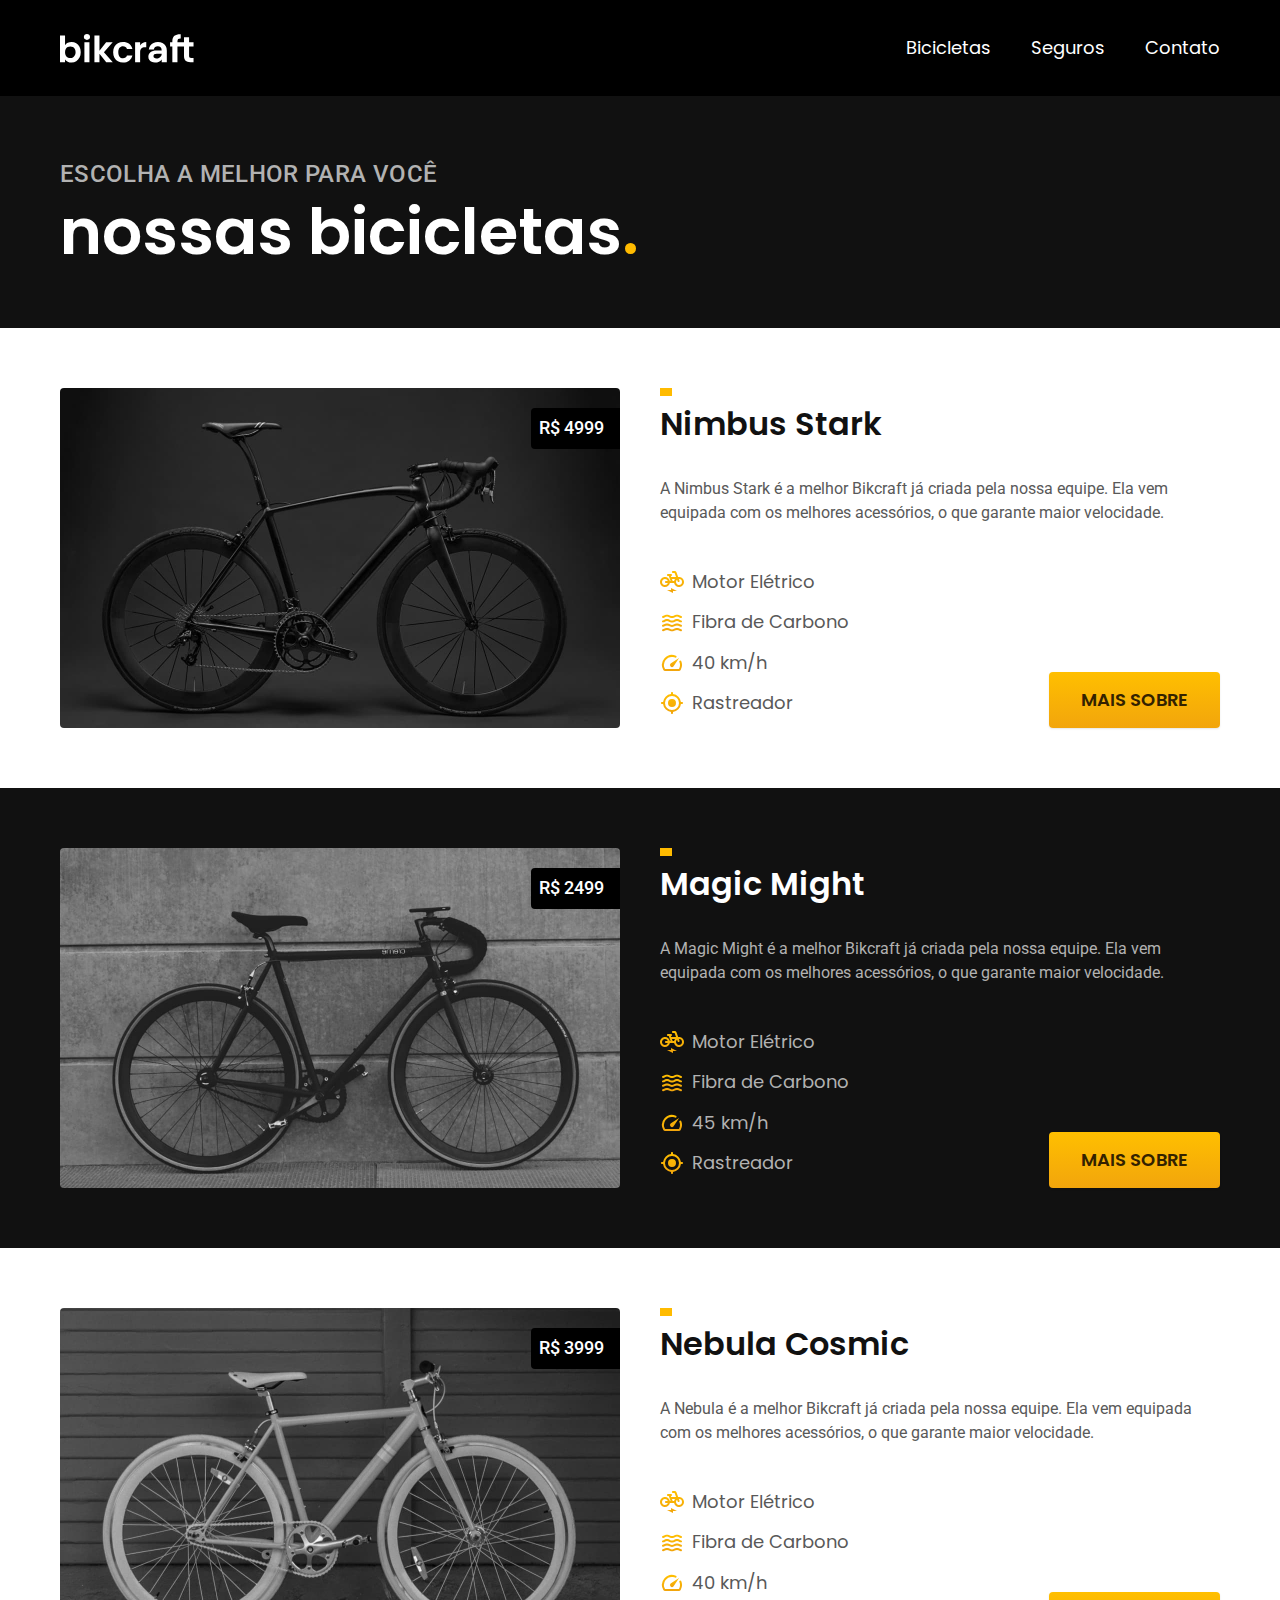
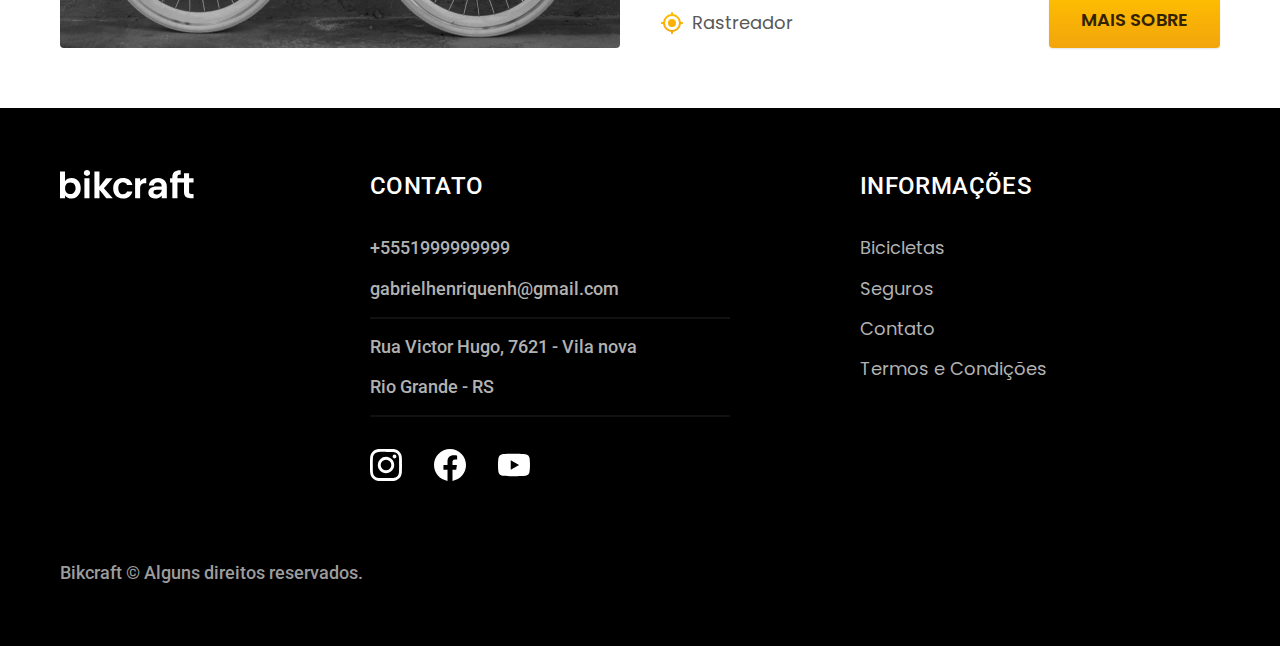
==== bicicletas.html @ 0132df76 "pagina-bicicletas" ====
<!DOCTYPE html>
<html lang="pt-br">
<head>
  <meta charset="UTF-8">
  <meta http-equiv="X-UA-Compatible" content="IE=edge">
  <meta name="viewport" content="width=device-width, initial-scale=1.0">
  <title>Bicicletas | Bikcraft</title>
  <meta name="description" content="Bicicletas.">
  <link rel="stylesheet" href="./css/style.css">
  <link rel="preconnect" href="https://fonts.googleapis.com">
  <link rel="preconnect" href="https://fonts.gstatic.com" crossorigin>
  <link href="https://fonts.googleapis.com/css2?family=Merriweather:ital,wght@1,900&family=Poppins:wght@400;600&family=Roboto:wght@400;500&display=swap" rel="stylesheet">
</head>
<body id="bicicletas">
    <header class="header-bg">
      <div class="header container">
      <a href="./">
        <img src="./img/bikcraft.svg" alt="Bijcraft">
      </a>
      
      <nav aria-label="primaria">
        <ul class="header-menu font-1-m cor-0">
          <li><a href="./bicicletas.html">Bicicletas</a></li>
          <li><a href="./seguros.html">Seguros</a></li>
          <li><a href="./contato.html">Contato</a></li>
        </ul>
      </nav>
      </div>
    </header>

    <main>
      <div class="titulo-bg">
        <div class="titulo container">
          <p class="font-2-l-b cor-5">Escolha a melhor para você</p>  
          <h1 class="font-1-xxl cor-0">nossas bicicletas<span class="cor-p1">.</span></h1>            
        </div>
      </div>

      <div class="bicicletas container">
          <div class="bicicletas-imagem">
            <img src="./img/bicicletas/nimbus.jpg" alt="Bicicleta preta">
            <span class="font-2-m cor-0">R$ 4999</span>
          </div>

          <div class="bicicletas-conteudo">
            <h2 class="font-1-xl">Nimbus Stark</h2>
            <p class="font-2-s cor-8">A Nimbus Stark é a melhor Bikcraft já criada pela nossa equipe. Ela vem equipada com os melhores acessórios, o que garante maior velocidade.</p>
            <ul class="font-1-m cor-8">
              <li>
                <img src="./img/icones/eletrica.svg" alt="">
                Motor Elétrico
              </li>
              <li>
                <img src="./img/icones/carbono.svg" alt="">
                Fibra de Carbono
              </li>
              <li>
                <img src="./img/icones/velocidade.svg" alt="">
                40 km/h
              </li>
              <li>
                <img src="./img/icones/rastreador.svg" alt="">
                Rastreador
              </li>
            </ul>
            <a class="btn seta" href="./bicicletas/nimbus.html">Mais sobre</a>
          </div>

        </div>
      

      <div class="bicicletas-bg">
        <div class="bicicletas container">
          <div class="bicicletas-imagem">
            <img src="./img/bicicletas/magic.jpg" alt="Bicicleta preta">
            <span class="font-2-m cor-0">R$ 2499</span>
          </div>

          <div class="bicicletas-conteudo">
            <h2 class="font-1-xl cor-0">Magic Might</h2>
            <p class="font-2-s cor-5">A Magic Might é a melhor Bikcraft já criada pela nossa equipe. Ela vem equipada com os melhores acessórios, o que garante maior velocidade.</p>
            <ul class="font-1-m cor-5">
              <li>
                <img src="./img/icones/eletrica.svg" alt="">
                Motor Elétrico
              </li>
              <li>
                <img src="./img/icones/carbono.svg" alt="">
                Fibra de Carbono
              </li>
              <li>
                <img src="./img/icones/velocidade.svg" alt="">
                45 km/h
              </li>
              <li>
                <img src="./img/icones/rastreador.svg" alt="">
                Rastreador
              </li>
            </ul>
            <a class="btn seta" href="./bicicletas/nimbus.html">Mais sobre</a>
          </div>

        </div>
      </div>

      
        <div class="bicicletas container">
          <div class="bicicletas-imagem">
            <img src="./img/bicicletas/nebula.jpg" alt="Bicicleta preta">
            <span class="font-2-m cor-0">R$ 3999</span>
          </div>

          <div class="bicicletas-conteudo">
            <h2 class="font-1-xl">Nebula Cosmic</h2>
            <p class="font-2-s cor-8">A Nebula é a melhor Bikcraft já criada pela nossa equipe. Ela vem equipada com os melhores acessórios, o que garante maior velocidade.</p>
            <ul class="font-1-m cor-8">
              <li>
                <img src="./img/icones/eletrica.svg" alt="">
                Motor Elétrico
              </li>
              <li>
                <img src="./img/icones/carbono.svg" alt="">
                Fibra de Carbono
              </li>
              <li>
                <img src="./img/icones/velocidade.svg" alt="">
                40 km/h
              </li>
              <li>
                <img src="./img/icones/rastreador.svg" alt="">
                Rastreador
              </li>
            </ul>
            <a class="btn seta" href="./bicicletas/nimbus.html">Mais sobre</a>
          </div>

        </div>
      



    </main>

    <footer class="footer-bg">
      
      <div class="footer container">
        <img src="./img/bikcraft.svg" alt="Bikcraft">
      <div class="footer-contato">
        <h3 class="font-2-l-b cor-0">Contato</h3>
        <ul class="font-2-m cor-5">
          <li><a href="tel: +5551999999999">+5551999999999</a></li>
          <li><a href="mailto: gabrielhenriquenh@gmail.com">gabrielhenriquenh@gmail.com</a></li>
          <li>Rua Victor Hugo, 7621 - Vila nova</li>
          <li>Rio Grande - RS</li>
        </ul>
        <div class="footer-redes">
          <a href="./">
            <img src="img/redes/instagram.svg" alt="Instagram">
          </a>

          <a href="./">
            <img src="img/redes/facebook.svg" alt="Facebook">
          </a>

          <a href="./">
            <img src="img/redes/youtube.svg" alt="Youtube">
          </a>

        </div>
      </div>
        

        <div class="footer-informacoes">
          <h3 class="font-2-l-b cor-0">Informações</h3>
          <nav>
            <ul class="font-1-m cor-5">
              <li><a href="./bicicletas.html">Bicicletas</a></li>
              <li><a href="./seguros.html">Seguros</a></li>
              <li><a href="./contato.html">Contato</a></li>
              <li><a href="./termos.html">Termos e Condições</a></li>
            </ul>
          </nav>
        </div>

        
      
        <p class="footer-copy font-2-m cor-6">Bikcraft © Alguns direitos reservados.</p> 
    </div>
    
    </footer>
</body>
</html>
---- css/style.css ----
/* GLOBAL */
@import "./global/global.css";

@import "./utilidades/tipografia.css";
@import "./utilidades/cores.css";


@import "./global/header.css";
@import "./global/footer.css";

/* UTILIDADES */
@import "./utilidades/componentes.css";

/* HOME */
@import "./home/introducao.css";
@import "./home/tecnologia.css";
@import "./home/parceiros.css";
@import "./home/depoimento.css";

/*BICICLETAS*/
@import "./bicicletas/bicicletas-lista.css";
@import "./bicicletas/bicicletas.css";

/*Seguros*/
@import "./seguros/seguros.css";

/*Termos*/
@import "./termos/termos.css";
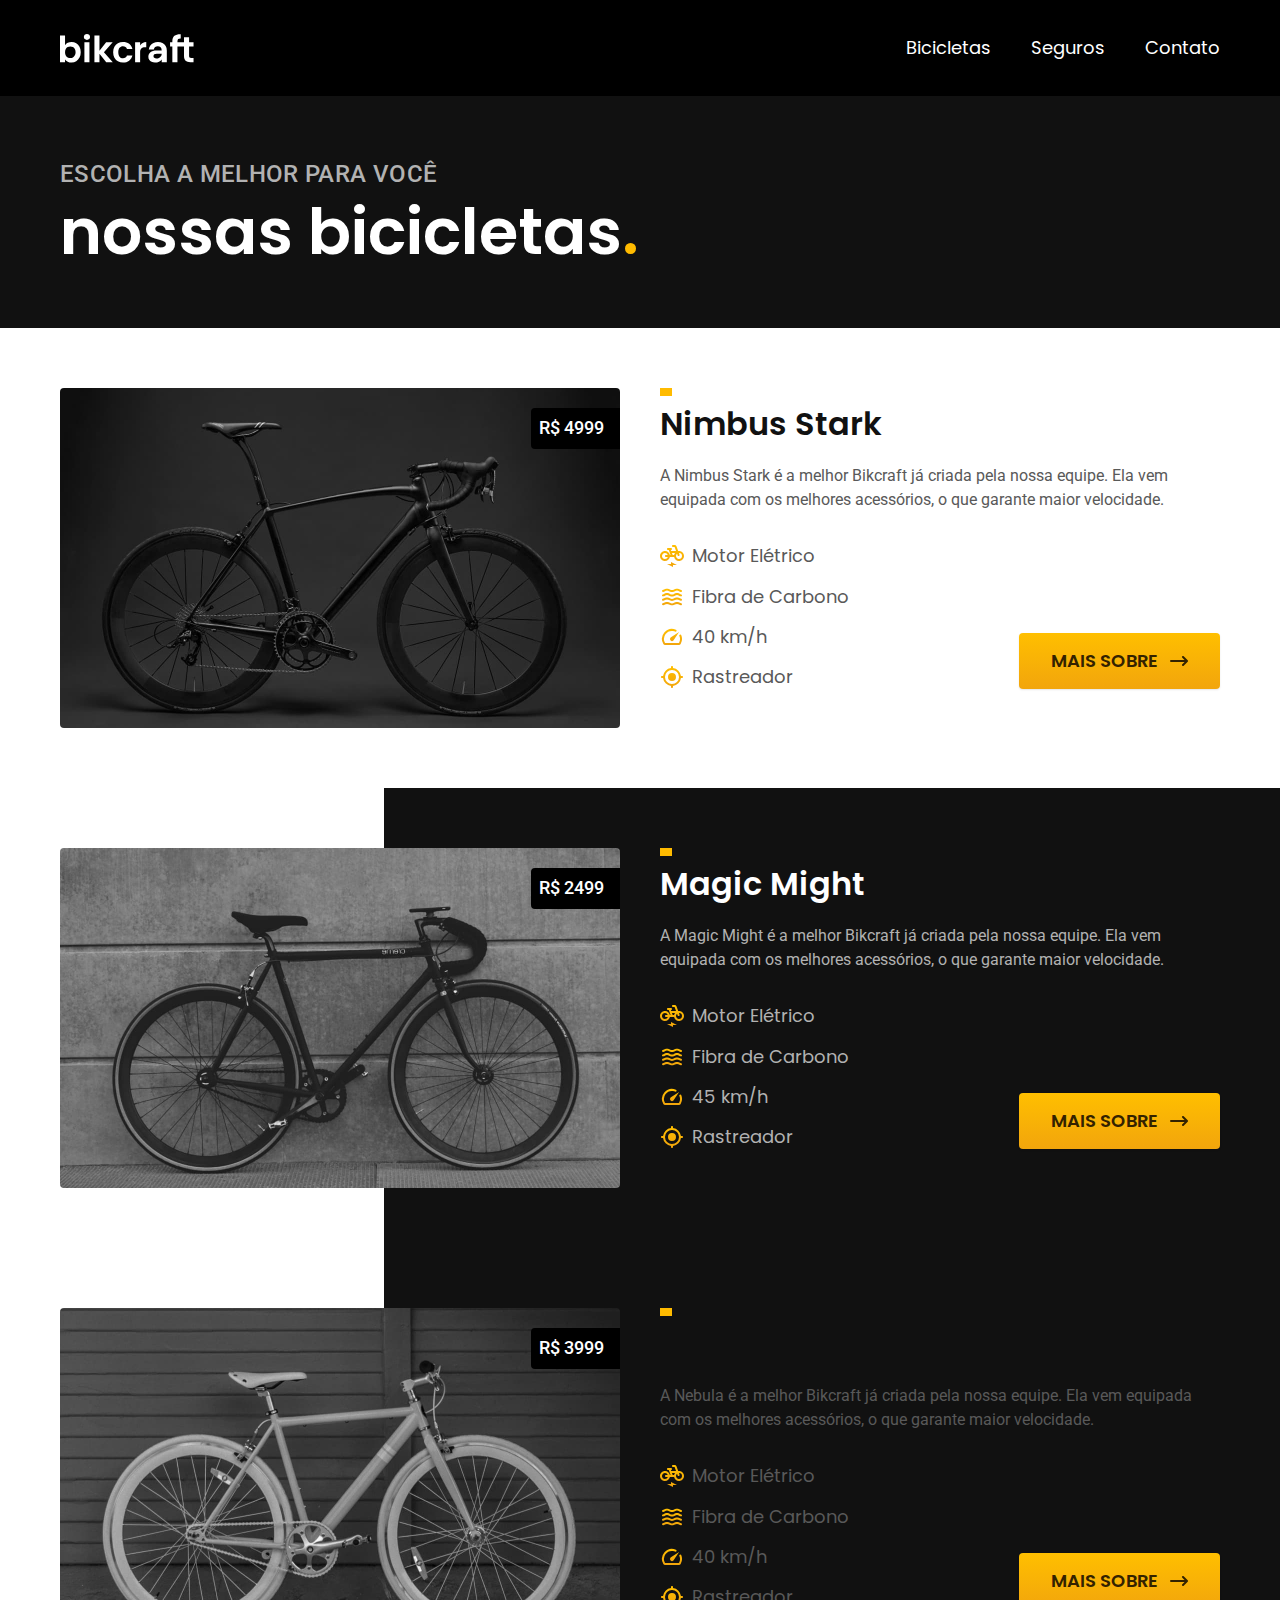
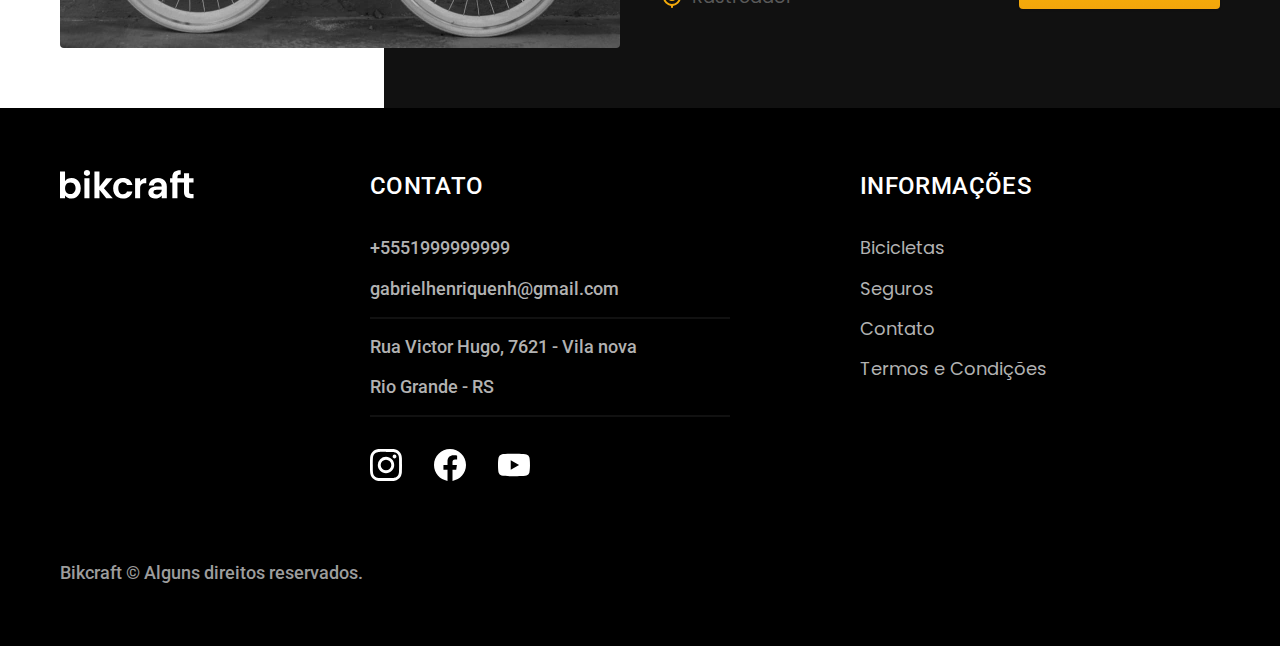
==== commit 628e141c: "bicicleta-interna" ====
--- a/bicicletas.html
+++ b/bicicletas.html
@@ -98,7 +98,7 @@
               </li>
             </ul>
             <a class="btn seta" href="./bicicletas/nimbus.html">Mais sobre</a>
-          </div>
+          
 
         </div>
       </div>
@@ -136,7 +136,7 @@
 
         </div>
       
-
+      </div>
 
 
     </main>
--- a/css/style.css
+++ b/css/style.css
@@ -21,8 +21,13 @@
 @import "./bicicletas/bicicletas-lista.css";
 @import "./bicicletas/bicicletas.css";
 
+@import "./bicicleta/bicicleta.css";
+
 /*Seguros*/
 @import "./seguros/seguros.css";
+@import "./seguros/vantagens.css";
+@import "./seguros/perguntas.css";
+
 
 /*Termos*/
 @import "./termos/termos.css";
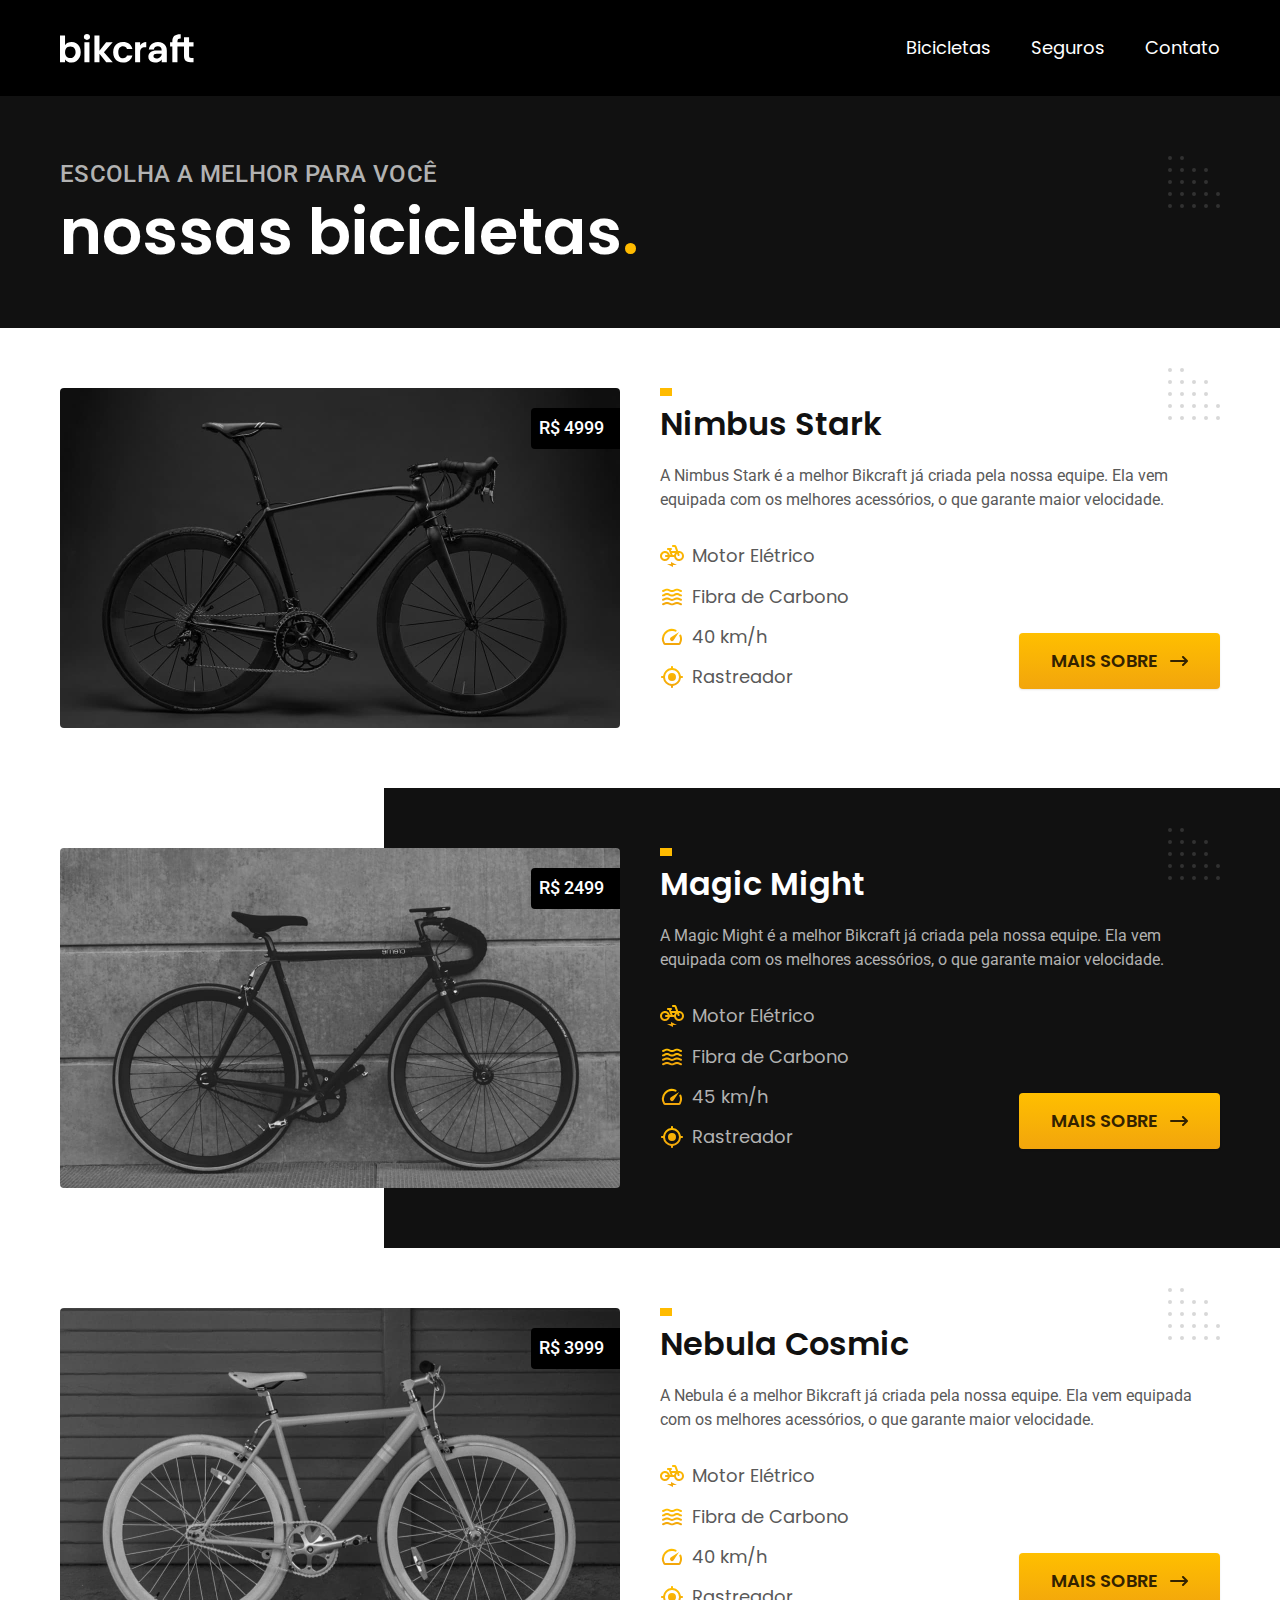
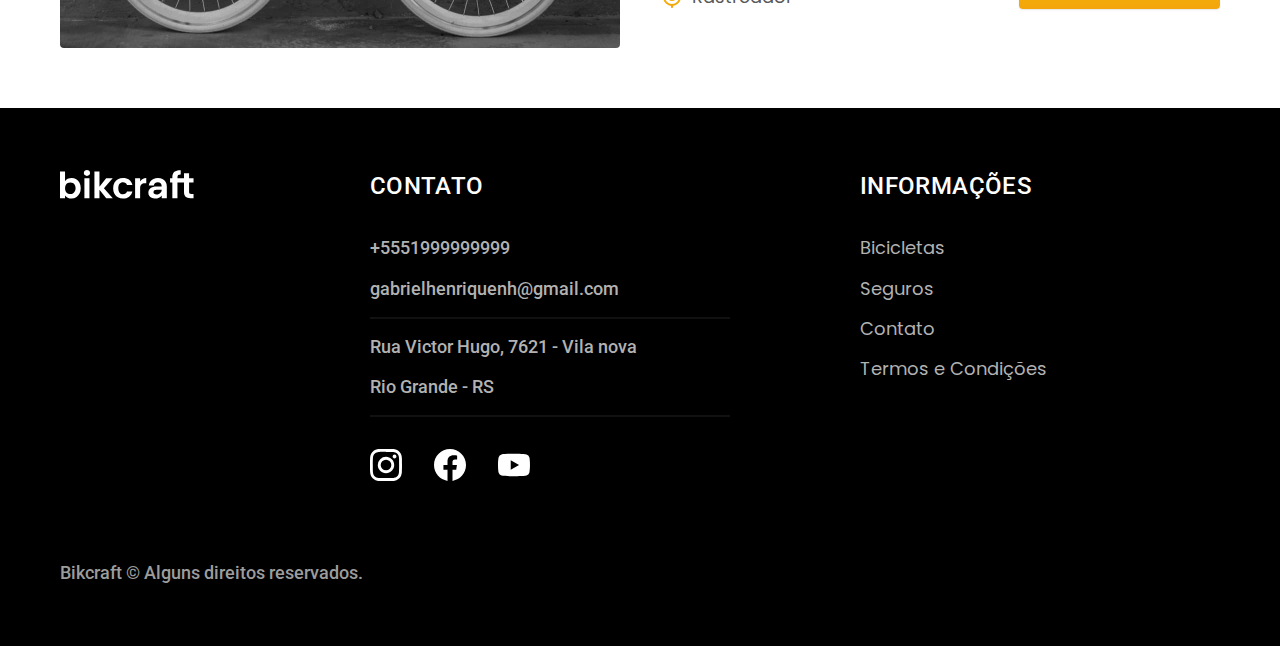
==== commit 81cbabb0: "algumas otimizacoes" ====
--- a/bicicletas.html
+++ b/bicicletas.html
@@ -1,23 +1,28 @@
 <!DOCTYPE html>
 <html lang="pt-br">
+
 <head>
   <meta charset="UTF-8">
   <meta http-equiv="X-UA-Compatible" content="IE=edge">
   <meta name="viewport" content="width=device-width, initial-scale=1.0">
   <title>Bicicletas | Bikcraft</title>
   <meta name="description" content="Bicicletas.">
+  <link rel="preload" href="./css/style.css" as="style">
   <link rel="stylesheet" href="./css/style.css">
   <link rel="preconnect" href="https://fonts.googleapis.com">
   <link rel="preconnect" href="https://fonts.gstatic.com" crossorigin>
-  <link href="https://fonts.googleapis.com/css2?family=Merriweather:ital,wght@1,900&family=Poppins:wght@400;600&family=Roboto:wght@400;500&display=swap" rel="stylesheet">
+  <link
+    href="https://fonts.googleapis.com/css2?family=Merriweather:ital,wght@1,900&family=Poppins:wght@400;600&family=Roboto:wght@400;500&display=swap"
+    rel="stylesheet">
 </head>
+
 <body id="bicicletas">
-    <header class="header-bg">
-      <div class="header container">
+  <header class="header-bg">
+    <div class="header container">
       <a href="./">
-        <img src="./img/bikcraft.svg" alt="Bijcraft">
+        <img src="./img/bikcraft.svg" width="136" height="32" alt="Bijcraft">
       </a>
-      
+
       <nav aria-label="primaria">
         <ul class="header-menu font-1-m cor-0">
           <li><a href="./bicicletas.html">Bicicletas</a></li>
@@ -25,126 +30,130 @@
           <li><a href="./contato.html">Contato</a></li>
         </ul>
       </nav>
-      </div>
-    </header>
-
-    <main>
-      <div class="titulo-bg">
-        <div class="titulo container">
-          <p class="font-2-l-b cor-5">Escolha a melhor para você</p>  
-          <h1 class="font-1-xxl cor-0">nossas bicicletas<span class="cor-p1">.</span></h1>            
+    </div>
+  </header>
+
+  <main>
+    <div class="titulo-bg">
+      <div class="titulo container">
+        <p class="font-2-l-b cor-5">Escolha a melhor para você</p>
+        <h1 class="font-1-xxl cor-0">nossas bicicletas<span class="cor-p1">.</span></h1>
+      </div>
+    </div>
+
+    <div class="bicicletas container">
+      <div class="bicicletas-imagem">
+        <img src="./img/bicicletas/nimbus.jpg" alt="Bicicleta preta">
+        <span class="font-2-m cor-0">R$ 4999</span>
+      </div>
+
+      <div class="bicicletas-conteudo">
+        <h2 class="font-1-xl">Nimbus Stark</h2>
+        <p class="font-2-s cor-8">A Nimbus Stark é a melhor Bikcraft já criada pela nossa equipe. Ela vem equipada com
+          os melhores acessórios, o que garante maior velocidade.</p>
+        <ul class="font-1-m cor-8">
+          <li>
+            <img src="./img/icones/eletrica.svg" alt="">
+            Motor Elétrico
+          </li>
+          <li>
+            <img src="./img/icones/carbono.svg" alt="">
+            Fibra de Carbono
+          </li>
+          <li>
+            <img src="./img/icones/velocidade.svg" alt="">
+            40 km/h
+          </li>
+          <li>
+            <img src="./img/icones/rastreador.svg" alt="">
+            Rastreador
+          </li>
+        </ul>
+        <a class="btn seta" href="./bicicletas/nimbus.html">Mais sobre</a>
+      </div>
+
+    </div>
+
+
+    <div class="bicicletas-bg">
+      <div class="bicicletas container">
+        <div class="bicicletas-imagem">
+          <img src="./img/bicicletas/magic.jpg" alt="Bicicleta preta">
+          <span class="font-2-m cor-0">R$ 2499</span>
         </div>
-      </div>
-
-      <div class="bicicletas container">
-          <div class="bicicletas-imagem">
-            <img src="./img/bicicletas/nimbus.jpg" alt="Bicicleta preta">
-            <span class="font-2-m cor-0">R$ 4999</span>
-          </div>
-
-          <div class="bicicletas-conteudo">
-            <h2 class="font-1-xl">Nimbus Stark</h2>
-            <p class="font-2-s cor-8">A Nimbus Stark é a melhor Bikcraft já criada pela nossa equipe. Ela vem equipada com os melhores acessórios, o que garante maior velocidade.</p>
-            <ul class="font-1-m cor-8">
-              <li>
-                <img src="./img/icones/eletrica.svg" alt="">
-                Motor Elétrico
-              </li>
-              <li>
-                <img src="./img/icones/carbono.svg" alt="">
-                Fibra de Carbono
-              </li>
-              <li>
-                <img src="./img/icones/velocidade.svg" alt="">
-                40 km/h
-              </li>
-              <li>
-                <img src="./img/icones/rastreador.svg" alt="">
-                Rastreador
-              </li>
-            </ul>
-            <a class="btn seta" href="./bicicletas/nimbus.html">Mais sobre</a>
-          </div>
+
+        <div class="bicicletas-conteudo">
+          <h2 class="font-1-xl cor-0">Magic Might</h2>
+          <p class="font-2-s cor-5">A Magic Might é a melhor Bikcraft já criada pela nossa equipe. Ela vem equipada com
+            os melhores acessórios, o que garante maior velocidade.</p>
+          <ul class="font-1-m cor-5">
+            <li>
+              <img src="./img/icones/eletrica.svg" alt="">
+              Motor Elétrico
+            </li>
+            <li>
+              <img src="./img/icones/carbono.svg" alt="">
+              Fibra de Carbono
+            </li>
+            <li>
+              <img src="./img/icones/velocidade.svg" alt="">
+              45 km/h
+            </li>
+            <li>
+              <img src="./img/icones/rastreador.svg" alt="">
+              Rastreador
+            </li>
+          </ul>
+          <a class="btn seta" href="./bicicletas/nimbus.html">Mais sobre</a>
+
 
         </div>
-      
-
-      <div class="bicicletas-bg">
-        <div class="bicicletas container">
-          <div class="bicicletas-imagem">
-            <img src="./img/bicicletas/magic.jpg" alt="Bicicleta preta">
-            <span class="font-2-m cor-0">R$ 2499</span>
-          </div>
-
-          <div class="bicicletas-conteudo">
-            <h2 class="font-1-xl cor-0">Magic Might</h2>
-            <p class="font-2-s cor-5">A Magic Might é a melhor Bikcraft já criada pela nossa equipe. Ela vem equipada com os melhores acessórios, o que garante maior velocidade.</p>
-            <ul class="font-1-m cor-5">
-              <li>
-                <img src="./img/icones/eletrica.svg" alt="">
-                Motor Elétrico
-              </li>
-              <li>
-                <img src="./img/icones/carbono.svg" alt="">
-                Fibra de Carbono
-              </li>
-              <li>
-                <img src="./img/icones/velocidade.svg" alt="">
-                45 km/h
-              </li>
-              <li>
-                <img src="./img/icones/rastreador.svg" alt="">
-                Rastreador
-              </li>
-            </ul>
-            <a class="btn seta" href="./bicicletas/nimbus.html">Mais sobre</a>
-          
-
-        </div>
-      </div>
-
-      
-        <div class="bicicletas container">
-          <div class="bicicletas-imagem">
-            <img src="./img/bicicletas/nebula.jpg" alt="Bicicleta preta">
-            <span class="font-2-m cor-0">R$ 3999</span>
-          </div>
-
-          <div class="bicicletas-conteudo">
-            <h2 class="font-1-xl">Nebula Cosmic</h2>
-            <p class="font-2-s cor-8">A Nebula é a melhor Bikcraft já criada pela nossa equipe. Ela vem equipada com os melhores acessórios, o que garante maior velocidade.</p>
-            <ul class="font-1-m cor-8">
-              <li>
-                <img src="./img/icones/eletrica.svg" alt="">
-                Motor Elétrico
-              </li>
-              <li>
-                <img src="./img/icones/carbono.svg" alt="">
-                Fibra de Carbono
-              </li>
-              <li>
-                <img src="./img/icones/velocidade.svg" alt="">
-                40 km/h
-              </li>
-              <li>
-                <img src="./img/icones/rastreador.svg" alt="">
-                Rastreador
-              </li>
-            </ul>
-            <a class="btn seta" href="./bicicletas/nimbus.html">Mais sobre</a>
-          </div>
-
-        </div>
-      
-      </div>
-
-
-    </main>
-
-    <footer class="footer-bg">
-      
-      <div class="footer container">
-        <img src="./img/bikcraft.svg" alt="Bikcraft">
+      </div>
+    </div>
+
+
+    <div class="bicicletas container">
+      <div class="bicicletas-imagem">
+        <img src="./img/bicicletas/nebula.jpg" alt="Bicicleta preta">
+        <span class="font-2-m cor-0">R$ 3999</span>
+      </div>
+
+      <div class="bicicletas-conteudo">
+        <h2 class="font-1-xl">Nebula Cosmic</h2>
+        <p class="font-2-s cor-8">A Nebula é a melhor Bikcraft já criada pela nossa equipe. Ela vem equipada com os
+          melhores acessórios, o que garante maior velocidade.</p>
+        <ul class="font-1-m cor-8">
+          <li>
+            <img src="./img/icones/eletrica.svg" alt="">
+            Motor Elétrico
+          </li>
+          <li>
+            <img src="./img/icones/carbono.svg" alt="">
+            Fibra de Carbono
+          </li>
+          <li>
+            <img src="./img/icones/velocidade.svg" alt="">
+            40 km/h
+          </li>
+          <li>
+            <img src="./img/icones/rastreador.svg" alt="">
+            Rastreador
+          </li>
+        </ul>
+        <a class="btn seta" href="./bicicletas/nimbus.html">Mais sobre</a>
+      </div>
+
+    </div>
+
+
+
+
+  </main>
+
+  <footer class="footer-bg">
+
+    <div class="footer container">
+      <img src="./img/bikcraft.svg" alt="Bikcraft">
       <div class="footer-contato">
         <h3 class="font-2-l-b cor-0">Contato</h3>
         <ul class="font-2-m cor-5">
@@ -168,25 +177,26 @@
 
         </div>
       </div>
-        
-
-        <div class="footer-informacoes">
-          <h3 class="font-2-l-b cor-0">Informações</h3>
-          <nav>
-            <ul class="font-1-m cor-5">
-              <li><a href="./bicicletas.html">Bicicletas</a></li>
-              <li><a href="./seguros.html">Seguros</a></li>
-              <li><a href="./contato.html">Contato</a></li>
-              <li><a href="./termos.html">Termos e Condições</a></li>
-            </ul>
-          </nav>
-        </div>
-
-        
-      
-        <p class="footer-copy font-2-m cor-6">Bikcraft © Alguns direitos reservados.</p> 
-    </div>
-    
-    </footer>
+
+
+      <div class="footer-informacoes">
+        <h3 class="font-2-l-b cor-0">Informações</h3>
+        <nav>
+          <ul class="font-1-m cor-5">
+            <li><a href="./bicicletas.html">Bicicletas</a></li>
+            <li><a href="./seguros.html">Seguros</a></li>
+            <li><a href="./contato.html">Contato</a></li>
+            <li><a href="./termos.html">Termos e Condições</a></li>
+          </ul>
+        </nav>
+      </div>
+
+
+
+      <p class="footer-copy font-2-m cor-6">Bikcraft © Alguns direitos reservados.</p>
+    </div>
+
+  </footer>
 </body>
-</html>
+
+</html>--- a/css/style.css
+++ b/css/style.css
@@ -10,6 +10,7 @@
 
 /* UTILIDADES */
 @import "./utilidades/componentes.css";
+@import "./utilidades/formulario.css";
 
 /* HOME */
 @import "./home/introducao.css";
@@ -21,13 +22,21 @@
 @import "./bicicletas/bicicletas-lista.css";
 @import "./bicicletas/bicicletas.css";
 
+/*BICICLETA*/
 @import "./bicicleta/bicicleta.css";
+@import "./bicicleta/seguro.css";
 
 /*Seguros*/
 @import "./seguros/seguros.css";
 @import "./seguros/vantagens.css";
 @import "./seguros/perguntas.css";
 
+/*CONTATO*/
+@import "./contato/contato.css";
+@import "./contato/lojas.css";
+
+/*ORÇAMENTO*/
+@import "./orcamento/orcamento.css";
 
 /*Termos*/
 @import "./termos/termos.css";
--- a/css/style.css
+++ b/css/style.css
@@ -10,6 +10,7 @@
 
 /* UTILIDADES */
 @import "./utilidades/componentes.css";
+@import "./utilidades/formulario.css";
 
 /* HOME */
 @import "./home/introducao.css";
@@ -21,13 +22,21 @@
 @import "./bicicletas/bicicletas-lista.css";
 @import "./bicicletas/bicicletas.css";
 
+/*BICICLETA*/
 @import "./bicicleta/bicicleta.css";
+@import "./bicicleta/seguro.css";
 
 /*Seguros*/
 @import "./seguros/seguros.css";
 @import "./seguros/vantagens.css";
 @import "./seguros/perguntas.css";
 
+/*CONTATO*/
+@import "./contato/contato.css";
+@import "./contato/lojas.css";
+
+/*ORÇAMENTO*/
+@import "./orcamento/orcamento.css";
 
 /*Termos*/
 @import "./termos/termos.css";
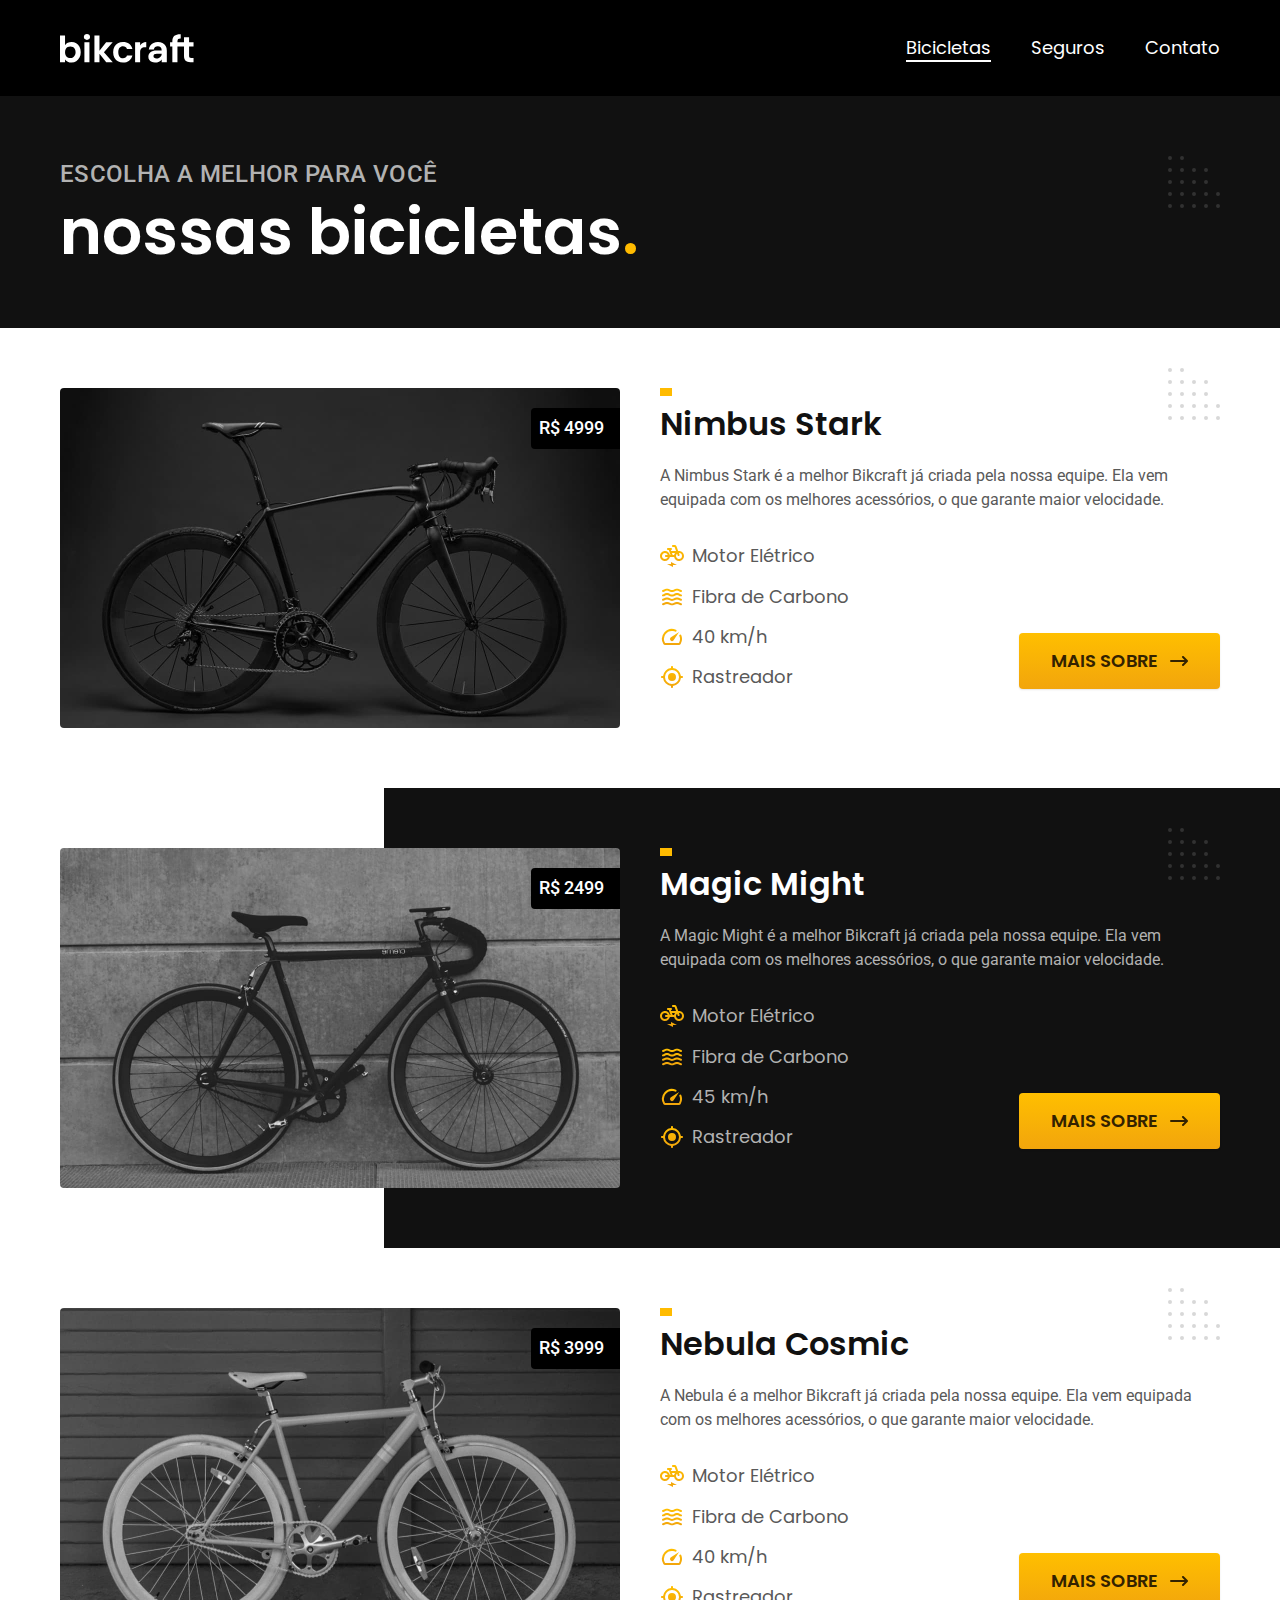
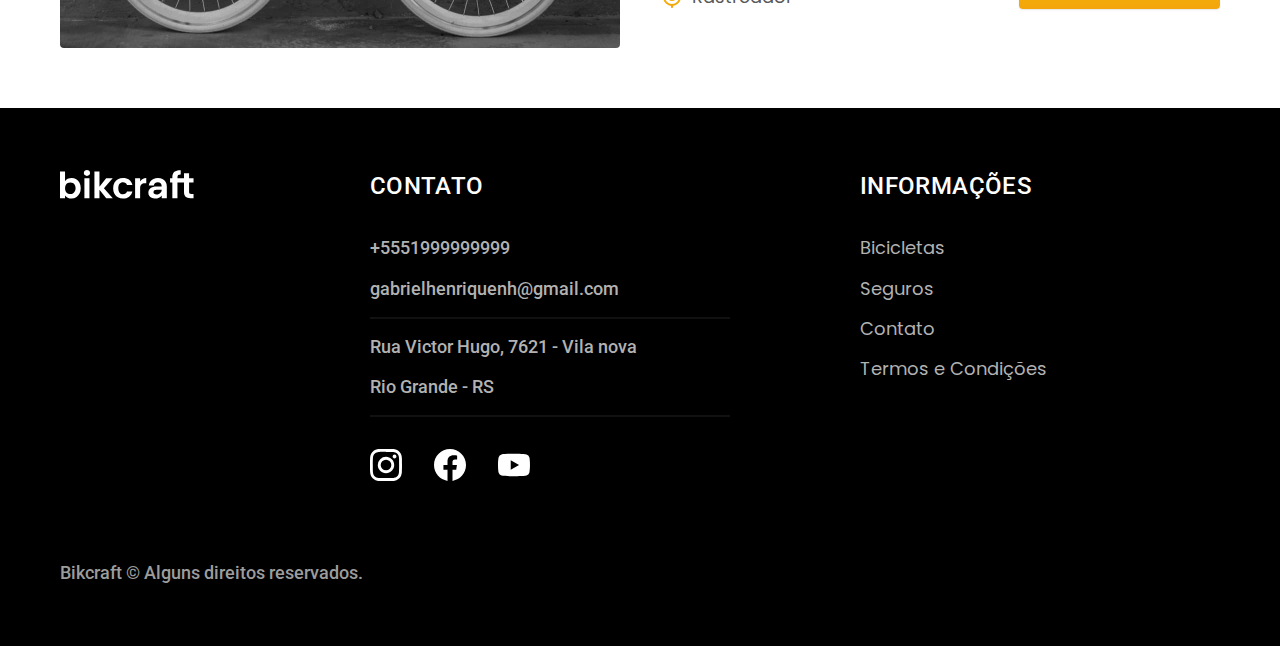
==== commit c7dd9e58: "adicionando-javascript" ====
--- a/bicicletas.html
+++ b/bicicletas.html
@@ -104,7 +104,7 @@
               Rastreador
             </li>
           </ul>
-          <a class="btn seta" href="./bicicletas/nimbus.html">Mais sobre</a>
+          <a class="btn seta" href="./bicicletas/magic.html">Mais sobre</a>
 
 
         </div>
@@ -140,7 +140,7 @@
             Rastreador
           </li>
         </ul>
-        <a class="btn seta" href="./bicicletas/nimbus.html">Mais sobre</a>
+        <a class="btn seta" href="./bicicletas/nebula.html">Mais sobre</a>
       </div>
 
     </div>
@@ -197,6 +197,7 @@
     </div>
 
   </footer>
+  <script src="./js/script.js"></script>
 </body>
 
 </html>